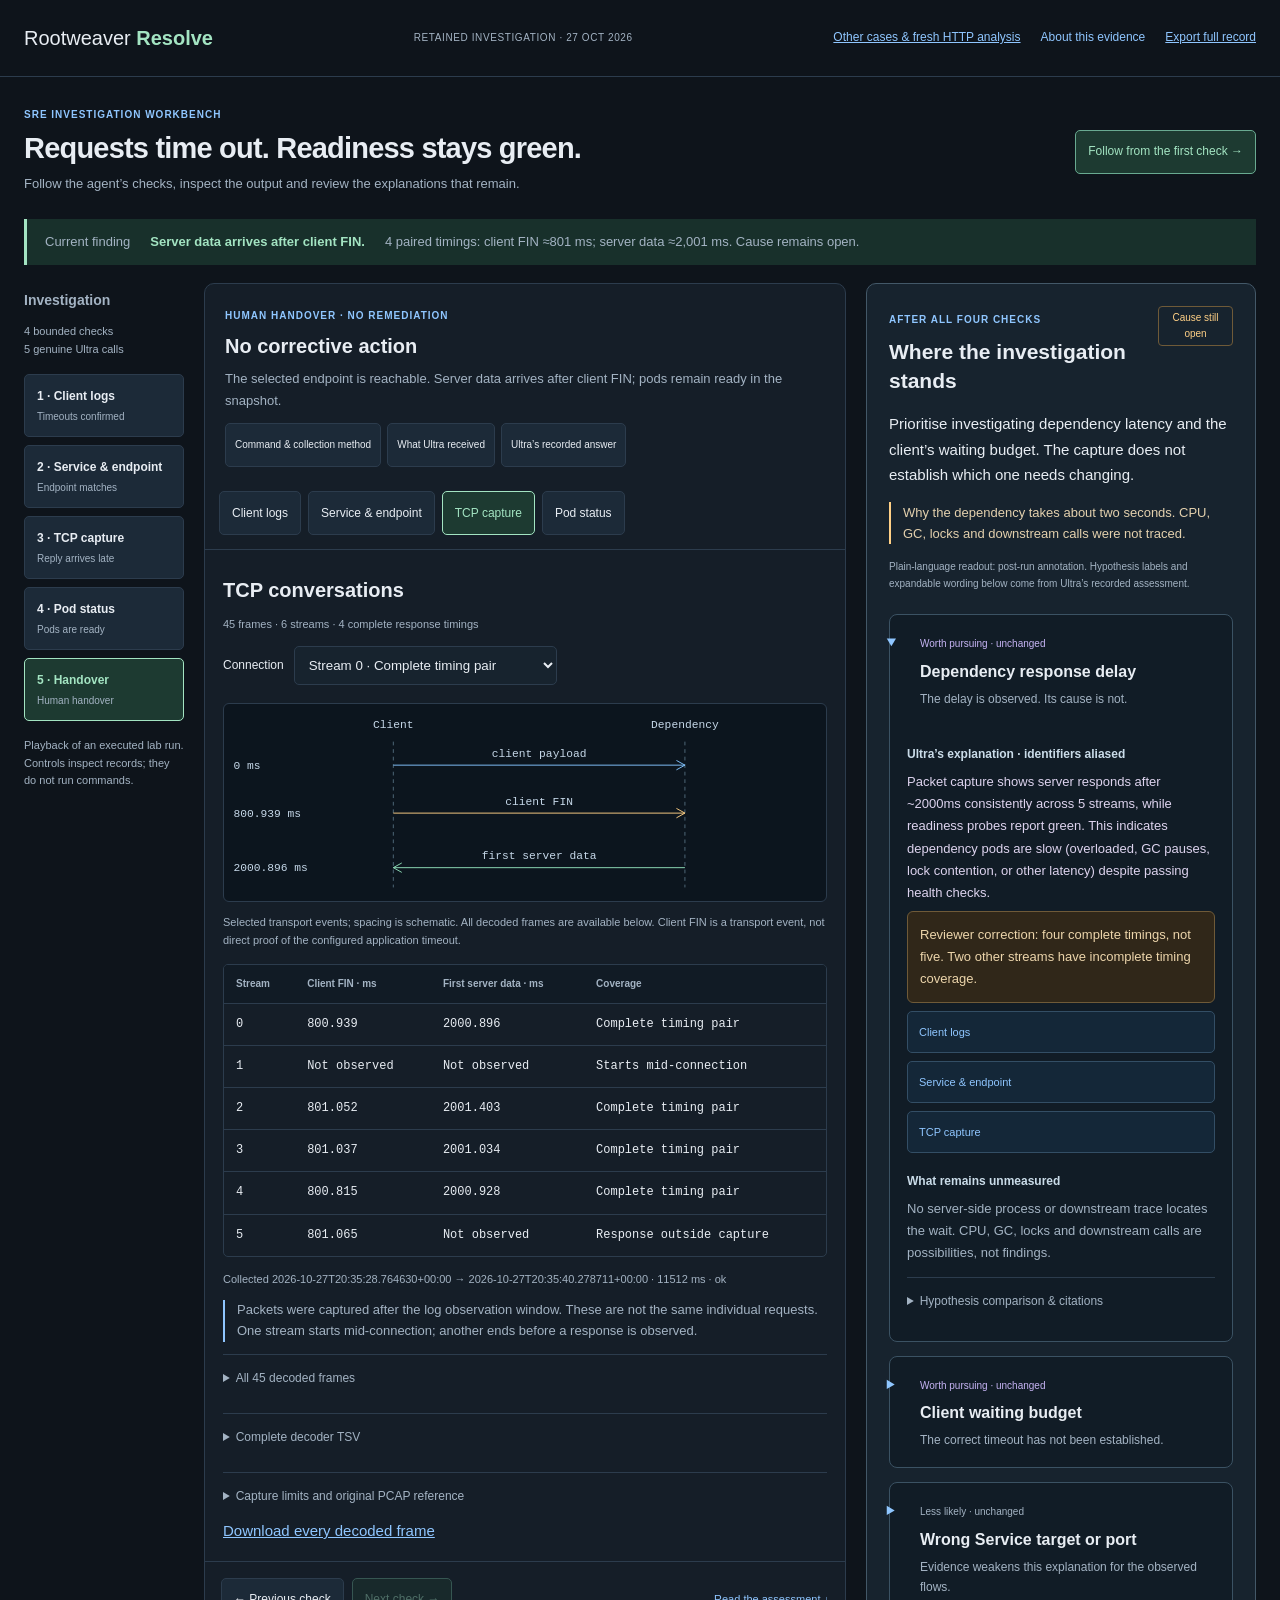
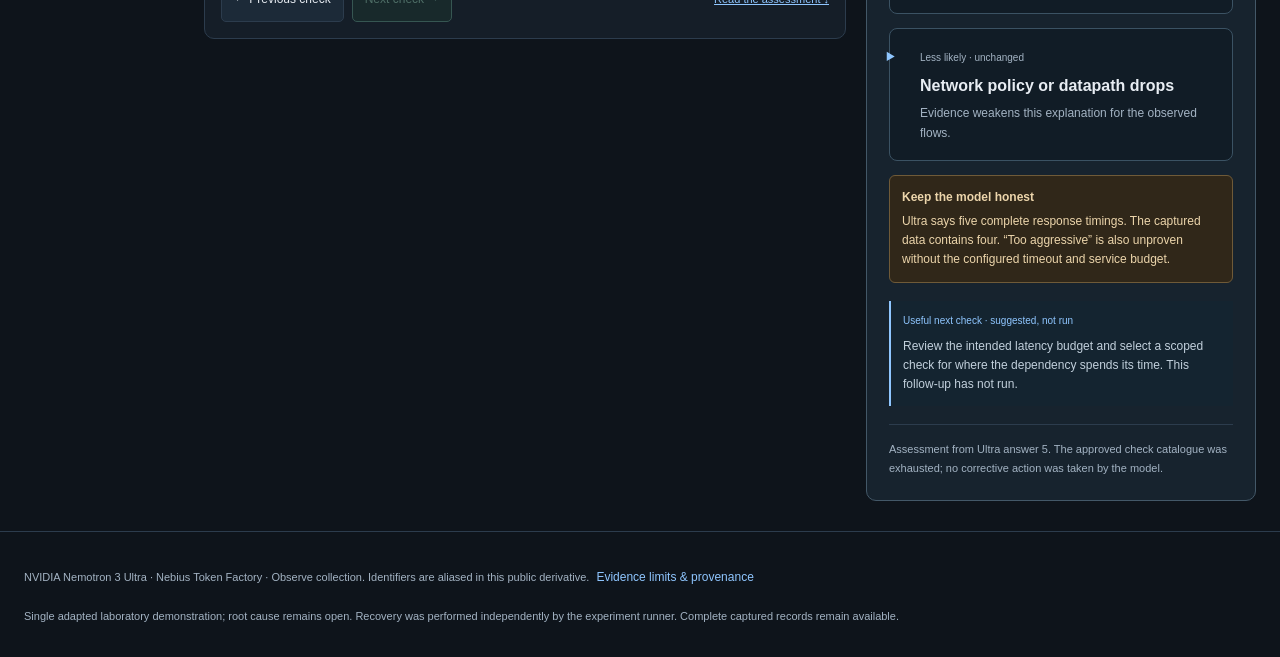
==== src/rootweaver_resolve/workspace/workbench.html @ 3020f9a6 "feat(resolve): VW-2321 package standalone app, CI and original research evidence provenance-harness:" ====
<!doctype html>
<html lang="en"><head><meta charset="utf-8"><meta name="viewport" content="width=device-width,initial-scale=1"><title>Rootweaver Resolve · Evidence workbench</title><link rel="icon" href="favicon.svg" type="image/svg+xml"><link rel="stylesheet" href="workbench.css"></head>
<body><a class="skip" href="#workspace">Skip to evidence</a>
<header><a class="brand" href="./">Rootweaver <b>Resolve</b></a><span class="run-badge">RETAINED INVESTIGATION · 27 OCT 2026</span><nav aria-label="Workspace"><a href="cases.html">Other cases &amp; fresh HTTP analysis</a><button id="about">About this evidence</button><a href="data/investigation/session.json" download="resolve-investigation.json">Export full record</a></nav></header>
<main><section class="case-heading"><div><span class="eyebrow">SRE INVESTIGATION WORKBENCH</span><h1>Requests time out. Readiness stays green.</h1><p>Follow the agent’s checks, inspect the output and review the explanations that remain.</p></div><button id="start" class="primary">Follow from the first check →</button></section>
<div class="finding"><span>Current finding</span><strong id="finding">Loading retained evidence…</strong><span id="finding-limit"></span></div>
<nav class="mobile-jumps" aria-label="Jump to investigation detail"><a href="#workspace">Inspect the evidence ↓</a><a href="#assessment-title">Read the assessment ↓</a></nav>
<p id="load-status" role="status">Loading the recorded investigation.</p>
<div id="app" class="workbench" hidden>
<aside class="steps"><h2>Investigation</h2><p class="scope">4 bounded checks<br>5 genuine Ultra calls</p><nav id="check-list" aria-label="Recorded investigation checks"></nav><p class="scope">Playback of an executed lab run. Controls inspect records; they do not run commands.</p></aside>
<section id="workspace" class="workspace" tabindex="-1" aria-label="Evidence workspace"><div class="check-heading"><span id="check-stage" class="eyebrow"></span><h2 id="check-title"></h2><p id="check-result"></p><div class="check-actions"><button id="method">Command &amp; collection method</button><button id="model-input">What Ultra received</button><button id="model-answer">Ultra’s recorded answer</button></div></div><div id="signal-tabs" class="signal-tabs" aria-label="Available evidence views"></div><p id="evidence-status" class="evidence-selection" role="status" hidden></p><div id="evidence" class="pane"></div><div class="step-actions"><button id="previous">← Previous check</button><button id="next" class="primary">Next check →</button><a href="#assessment-title">Read the assessment ↓</a></div></section>
<aside id="assessment" class="theories assessment-panel" aria-labelledby="assessment-title"></aside>
</div></main>
<footer>NVIDIA Nemotron 3 Ultra · Nebius Token Factory · Observe collection. Identifiers are aliased in this public derivative. <button id="limits">Evidence limits &amp; provenance</button><p>Single adapted laboratory demonstration; root cause remains open. Recovery was performed independently by the experiment runner. Complete captured records remain available.</p></footer>
<dialog id="drawer" aria-labelledby="drawer-title"><div class="drawer-heading"><h2 id="drawer-title"></h2><button id="close-drawer" aria-label="Close evidence details">Close ×</button></div><div id="drawer-body"></div></dialog>
<script type="module" src="workbench.mjs"></script></body></html>
---- src/rootweaver_resolve/workspace/workbench.css ----
:root{color-scheme:dark;--bg:#0e141b;--panel:#151e28;--border:#2c3c4d;--ink:#e8edf3;--muted:#a3b3c3;--blue:#8fc6ff;--green:#a3e4c2;--amber:#ffd086}*{box-sizing:border-box}body{margin:0;background:var(--bg);color:var(--ink);font:15px/1.6 -apple-system,BlinkMacSystemFont,'Segoe UI',sans-serif}header,main,footer,.option-nav{max-width:1600px;margin:auto}header{padding:24px 32px;display:flex;align-items:center;justify-content:space-between;gap:15px;border-bottom:1px solid var(--border)}a{color:var(--blue)}.brand{color:var(--ink);text-decoration:none;font-size:20px}.brand b{color:var(--green)}.prototype{font-size:10px;letter-spacing:.1em;color:var(--muted)}main{padding:0 32px}.option-nav{display:flex;gap:7px;flex-wrap:wrap;padding:16px 32px}.option-nav a{padding:9px 13px;border:1px solid var(--border);border-radius:6px;color:var(--muted);text-decoration:none;font-size:12px}.option-nav a[aria-current]{border-color:var(--green);background:#19342d;color:var(--green)}.intro{padding:24px 0 30px;max-width:980px}.eyebrow{font-size:10px;font-weight:650;letter-spacing:.1em;color:var(--blue)}h1{font-size:40px;line-height:1.2;letter-spacing:-.8px;margin:12px 0 16px;font-weight:620}h2{font-size:20px;line-height:1.4;margin:8px 0 12px}h3{font-size:14px;margin:8px 0}p{margin:8px 0;color:var(--muted)}.intro>p{max-width:80ch;font-size:16px}.intro .tradeoff{font-size:13px;border-left:2px solid var(--border);padding-left:14px;margin-top:16px}.options-grid{display:grid;grid-template-columns:repeat(3,minmax(0,1fr));gap:18px}.option-card{min-width:0;text-decoration:none;color:var(--ink);border:1px solid var(--border);border-radius:12px;padding:22px;background:var(--panel)}.option-card:hover{border-color:var(--blue)}.option-card.recommended{border-color:#75ac99;background:linear-gradient(120deg,#173028,#151e28)}.option-card h2{font-size:23px;margin-top:12px}.option-card small{color:var(--green);font-size:12px}.option-card p{font-size:14px;min-height:45px}.mini{height:170px;padding:16px;background:#0a1016;border:1px solid var(--border);border-radius:7px;font:11px/1.9 ui-monospace,Menlo,monospace;margin:22px 0;color:var(--muted)}.mini b,.mini i{display:block;font-style:normal;font-weight:400}.mini b{color:var(--green)}.mini hr{border:0;border-top:1px solid var(--border);margin:12px 0}.bench-mini{display:grid;grid-template-columns:1fr 2fr 1fr;gap:7px;padding:12px 8px;font-size:9px}.bench-mini>div{border-right:1px solid var(--border);padding-right:6px}.bench-mini>div:last-child{border:0}.research-note{padding:26px 0;margin-top:24px;border-top:1px solid var(--border)}.research-note>p{max-width:95ch}.sources{display:grid;grid-template-columns:repeat(2,minmax(0,1fr));gap:18px;padding:0;list-style:none}.sources li{border-left:2px solid var(--border);padding-left:14px}.sources p{font-size:13px;max-width:55ch}.sources a{font-size:14px}.finding{border-left:3px solid var(--green);background:#18302b;padding:13px 18px;display:flex;flex-wrap:wrap;gap:10px 20px;margin-bottom:22px;font-size:13px}.finding>span{color:var(--muted)}.finding>strong{color:var(--green)}.workbench{display:grid;grid-template-columns:150px minmax(0,1fr) 250px;gap:18px;align-items:start}.steps{padding:10px 4px;color:var(--muted);font-size:12px}.steps ol{padding-left:18px}.steps li{margin:18px 0}.workspace,.theories,.terminal,.notebook-cell{background:var(--panel);border:1px solid var(--border);border-radius:10px;min-width:0}.signal-tabs{display:flex;gap:7px;padding:14px;border-bottom:1px solid var(--border);flex-wrap:wrap}button{font:inherit;min-height:44px;color:var(--ink);background:#1c2a38;border:1px solid var(--border);border-radius:5px;padding:8px 12px;cursor:pointer;font-size:12px}button[aria-pressed=true]{background:#1d3a31;border-color:var(--green);color:var(--green)}.pane{padding:22px}.signal-head{display:flex;align-items:start;justify-content:space-between;gap:12px;margin-bottom:15px}.tag{font-size:10px;color:var(--green);border:1px solid #416351;border-radius:4px;padding:3px 7px;white-space:nowrap}.command{padding:12px 14px;background:#0a1119;border:1px solid var(--border);border-radius:5px;color:#b3d7ff;margin:12px 0;overflow-wrap:anywhere;font-size:12px}.command code{font:12px/1.6 ui-monospace,Menlo,monospace}.command>span{display:block;margin-top:8px;color:var(--muted);font-size:11px}.scope,.caption{font-size:11px;color:var(--muted);margin:12px 0;line-height:1.6}.table-scroll{width:100%;overflow:auto;border:1px solid var(--border);border-radius:5px;margin:14px 0}table{width:100%;border-collapse:collapse;font-size:12px;text-align:left;font-variant-numeric:tabular-nums}td,th{padding:11px 12px;border-bottom:1px solid var(--border);vertical-align:top}th{font-size:10px;color:var(--muted);font-weight:550;white-space:nowrap;background:#111b25}td{font-family:ui-monospace,Menlo,monospace;white-space:nowrap}tbody tr:last-child td{border-bottom:0}tbody tr:hover{background:#1a2a38}.amber{color:var(--amber)}details{border-top:1px solid var(--border);margin-top:12px;padding-top:2px;min-width:0}summary{cursor:pointer;font-size:12px;padding:12px 0;min-height:44px;color:var(--muted)}pre{white-space:pre;overflow:auto;max-height:500px;font:12px/1.8 ui-monospace,Menlo,monospace;border:1px solid var(--border);background:#0a1119;padding:16px;border-radius:5px;tab-size:2}.terminal-lines{color:#d9e5f2;font-size:13px;line-height:2;max-height:none}.evidence-links{display:flex;gap:12px;flex-wrap:wrap;font-size:11px;margin-top:18px}.evidence-links a{padding:8px 0;min-height:36px}.theories{padding:18px}.theories h2{font-size:17px}.theory{border-top:1px solid var(--border);padding:17px 0}.theory p,.next p{font-size:12px}.theory .tag{color:#c5b4f4;border-color:#625779}.theory.dim .tag{color:var(--muted);border-color:var(--border)}.next{margin-top:10px;border-left:2px solid var(--amber);padding-left:12px;font-size:12px}.next small{font-size:10px;color:var(--amber)}.transcript{max-width:1150px;margin:auto}.terminal,.notebook-cell{padding:25px;margin:0 0 22px}.interpretation{border-left:2px solid var(--blue);padding:8px 12px;margin-top:18px;font-size:13px;color:var(--muted)}.interpretation b{color:var(--blue);margin-right:12px}.notebook{max-width:1080px;margin:auto}.notebook-cell>h2{font-size:23px}.answer{font-size:14px}.ladder{border:1px solid var(--border);border-radius:6px;background:#0c151e;margin:18px 0 10px}.ladder svg{width:100%;display:block}.ladder text{fill:#c6d8e9;font:12px ui-monospace,Menlo,monospace}footer{padding:36px 32px;color:var(--muted);font-size:11px;border-top:1px solid var(--border);margin-top:30px}a:focus-visible,button:focus-visible,summary:focus-visible{outline:3px solid var(--amber);outline-offset:4px}[hidden]{display:none!important}.research-note td{white-space:normal;font-family:inherit}
@media(max-width:1150px){.workbench{grid-template-columns:minmax(0,1fr) 250px}.steps{display:none}.mini{font-size:10px}.bench-mini{font-size:8px}.option-card{padding:16px}.option-card h2{font-size:21px}}
@media(max-width:850px){header{padding:18px;align-items:start}.brand{font-size:18px}.prototype{max-width:140px;text-align:right;font-size:9px}.option-nav{padding:14px 18px;gap:5px}.option-nav a{font-size:11px;padding:8px 9px}main{padding:0 18px}h1{font-size:30px}.intro{padding:16px 0 22px}.intro>p{font-size:14px}.options-grid{grid-template-columns:1fr}.option-card h2{font-size:24px}.mini{font-size:12px}.bench-mini{font-size:10px}.option-card p{min-height:0}.workbench{grid-template-columns:1fr}.theories{order:2}.pane,.terminal,.notebook-cell{padding:16px}.signal-head{flex-direction:column;gap:4px}.signal-head h2{font-size:20px}.sources{grid-template-columns:1fr}.table-scroll td,.table-scroll th{padding:10px}.research-note{overflow:auto}.finding{display:grid;gap:5px}footer{padding:24px 18px}}
@media(prefers-reduced-motion:reduce){*{scroll-behavior:auto!important;animation:none!important}}

.workbench{grid-template-columns:118px minmax(0,1fr) minmax(345px,390px);gap:20px}.assessment-panel{padding:22px;background:#17232e;border-color:#435868}.assessment-heading{display:flex;gap:10px;align-items:start;justify-content:space-between}.assessment-heading h2{font-size:21px;line-height:1.35;margin:8px 0 16px}.assessment-heading .tag{white-space:normal;max-width:75px;flex-shrink:0;color:var(--amber);border-color:#6f5a38;text-align:center;font-size:10px}.assessment-lead{font-size:15px;line-height:1.7;color:var(--ink);margin:0 0 13px}.assessment-limit{font-size:13px;line-height:1.65;border-left:2px solid var(--amber);padding-left:12px;color:#e3d0ad;margin:14px 0}.attribution{font-size:10px;line-height:1.65;color:var(--muted);margin:15px 0 22px}.hypothesis-detail{border:1px solid #3b5263;background:#111c26;border-radius:8px;padding:0;margin:14px 0}.hypothesis-detail>summary{padding:16px;list-style-position:outside;margin-left:14px;color:var(--ink);font-size:14px}.hypothesis-detail>summary::marker{color:var(--blue)}.hypothesis-detail>summary strong{display:block;font-size:16px;line-height:1.4;margin:7px 0}.hypothesis-kicker{font-size:9px;letter-spacing:.08em;color:#c6b4f4}.summary-context{display:block;font-size:12px;line-height:1.65;font-weight:400;color:var(--muted)}.hypothesis-body{padding:0 17px 17px}.hypothesis-body h3{font-size:12px;color:#cadce9;margin:19px 0 6px}.hypothesis-body p{font-size:13px;line-height:1.7;margin:7px 0}.evidence-jump{display:block;text-align:left;color:var(--blue);background:#142738;border-color:#334e65;font-size:11px;padding:9px 11px;width:100%;min-height:42px;margin:8px 0;line-height:1.5}.evidence-jump span{float:right}.evidence-jump:hover{border-color:var(--blue);background:#1c3448}.proposed-check{padding:12px;border-left:2px solid var(--blue);background:#142430;margin:18px 0}.proposed-check>span{display:block;font-size:10px;color:var(--blue)}.proposed-check p{font-size:12px;color:#c2d0dc;margin-bottom:0}.verbatim{margin-top:15px}.verbatim summary{font-size:11px;color:var(--muted);line-height:1.6}.verbatim blockquote{margin:12px 0;padding-left:13px;border-left:2px solid #8571a8;font-size:12px;line-height:1.7;color:#d1c7e5}.verbatim .original-label{font-size:10px;color:#c6b4f4}.verbatim .review-correction{font-size:11px;padding:10px;border:1px solid #6f5a38;border-radius:5px;color:#ebd4ad}.review-correction strong{display:block;margin-bottom:4px}.less-likely{margin-top:22px}.less-likely>summary strong{display:block;font-size:13px;color:var(--ink)}.less-likely>summary span{display:block;font-size:11px;margin-top:5px}.assessment-footer{font-size:11px;line-height:1.7;margin:18px 0 0;padding-top:15px;border-top:1px solid var(--border)}.evidence-selection{padding:10px 16px;background:#19372d;color:var(--green);font-size:12px;border-bottom:1px solid #3d6855;margin:0}.evidence-focus{outline:3px solid var(--blue);outline-offset:4px}.intro{padding-bottom:22px}.intro>h1{max-width:29ch;font-size:34px}.steps{font-size:12px}.workspace .pane{padding:18px}
@media(max-width:1250px){.workbench{grid-template-columns:minmax(0,1fr) 350px;gap:16px}.steps{display:none}.assessment-panel{padding:18px}}
@media(max-width:1000px){.workbench{grid-template-columns:minmax(0,1fr)}.assessment-panel{width:100%;max-width:none}.assessment-heading .tag{max-width:none}.assessment-lead{max-width:75ch}.assessment-panel .hypothesis-detail,.assessment-panel .less-likely{max-width:none}.assessment-panel .hypothesis-body p{max-width:75ch}}
@media(max-width:600px){.intro>h1{font-size:28px}.assessment-panel{padding:17px}.assessment-heading h2{font-size:21px}.assessment-heading .tag{max-width:76px}.hypothesis-detail>summary{padding:15px 12px;margin-left:17px}.hypothesis-detail>summary strong{font-size:17px}.hypothesis-body{padding:0 15px 17px}.hypothesis-body p{font-size:14px}.summary-context{font-size:13px}.evidence-jump{min-height:44px;font-size:12px}.proposed-check p{font-size:13px}.verbatim blockquote{font-size:13px}}

/* Integrated workbench: retain Option B proportions with a compact incident header. */
header{padding:16px 24px;max-width:none}header nav{display:flex;gap:16px;align-items:center;font-size:12px}header nav button,footer button{background:none;border:0;color:var(--blue);padding:4px;font-size:12px}main{max-width:1800px;padding:0 24px}.run-badge{font-size:10px;color:var(--muted);letter-spacing:.06em}.case-heading{display:flex;justify-content:space-between;align-items:center;gap:24px;padding:24px 0 16px}.case-heading h1{font-size:29px;margin:6px 0 8px}.case-heading p{font-size:13px}.primary{border-color:#69aa91;background:#1d3a31;color:var(--green)}.finding{margin-bottom:18px}.workbench{grid-template-columns:160px minmax(0,1fr) minmax(345px,390px)}.steps{padding:0}.steps h2{font-size:14px}.steps nav{display:grid;gap:8px;margin:16px 0}.steps button{text-align:left;line-height:1.5;padding:12px;display:block;width:100%;font-size:12px}.steps button strong,.steps button small{display:block}.steps button small{font-size:10px;color:var(--muted);margin-top:4px}.steps button[aria-current=step]{border-color:var(--green);background:#1d3a31;color:var(--green)}.check-heading{padding:18px 20px 10px}.check-heading h2{font-size:20px;margin:6px 0}.check-heading p{font-size:13px;line-height:1.65}.check-actions{display:flex;gap:6px;flex-wrap:wrap;margin-top:12px}.check-actions button{font-size:10px;padding:7px 9px}.signal-tabs button{font-size:12px}.step-actions{padding:16px;border-top:1px solid var(--border);display:flex;align-items:center;gap:8px;flex-wrap:wrap}.step-actions a{margin-left:auto;font-size:11px}.step-actions button:disabled{opacity:.4;cursor:default}.log-controls{display:flex;gap:12px;align-items:center;flex-wrap:wrap;font-size:12px}.log-controls input[type=search]{width:min(100%,220px);background:#0a1119;border:1px solid var(--border);color:var(--ink);padding:12px;border-radius:5px}.log-controls input[type=checkbox]{accent-color:var(--green)}.pane h3{font-size:15px}.pane .summary-note{font-size:13px;border-left:2px solid var(--blue);padding-left:12px}.table-scroll:focus{outline:3px solid var(--blue);outline-offset:3px}.stream-choice{display:flex;align-items:center;gap:10px;font-size:12px}.stream-choice select{background:#17232e;color:var(--ink);padding:10px;border:1px solid var(--border);border-radius:5px}.model-caveat{border:1px solid #6f5a38;background:#302719;padding:12px;font-size:12px;color:#ecd5ab;border-radius:6px;margin:14px 0}.model-caveat strong{display:block;margin-bottom:5px}.model-stage{font-size:11px;color:var(--muted)}.hypothesis-body .model-explanation{font-size:13px;color:#ddd3ee}.hypothesis-status{font-size:10px;color:#c6b4f4}.hypothesis-status.weakened{color:var(--muted)}.scope time{white-space:nowrap}dialog{background:var(--panel);color:var(--ink);border:1px solid #587086;border-radius:10px;width:min(850px,calc(100vw - 30px));max-height:90vh;padding:0}dialog::backdrop{background:#030910cc}.drawer-heading{display:flex;position:sticky;top:0;z-index:1;justify-content:space-between;align-items:start;gap:12px;background:#182631;padding:20px;border-bottom:1px solid var(--border)}#drawer-body{padding:20px}#drawer-body p,#drawer-body li{font-size:13px;line-height:1.7}#drawer-body pre{max-height:55vh}#drawer-body dl{font-size:12px;display:grid;grid-template-columns:120px minmax(0,1fr);gap:9px}#drawer-body dd{margin:0;overflow-wrap:anywhere}.skip{position:absolute;left:16px;top:-100px;background:#fff;color:#000;padding:12px;z-index:100}.skip:focus{top:10px}button:focus-visible,a:focus-visible,summary:focus-visible,input:focus-visible,select:focus-visible{outline:3px solid var(--amber);outline-offset:3px}.assessment-panel h2{scroll-margin-top:20px}.assessment-panel{min-width:0}footer{max-width:1800px;padding:24px;font-size:11px}.scope strong{color:var(--ink)}
@media(max-width:1250px){.workbench{grid-template-columns:140px minmax(0,1fr) 340px;gap:14px}.steps{display:block}header nav{gap:10px}.run-badge{display:none}.assessment-panel{padding:16px}}
@media(max-width:1050px){.workbench{grid-template-columns:minmax(0,1fr) 340px}.steps{grid-column:1/-1}.steps nav{display:flex;margin:8px 0;gap:6px}.steps button{flex:1;width:auto;padding:9px}.steps>h2,.steps>p{display:none}.case-heading h1{font-size:26px}.case-heading{gap:12px}.case-heading>button{max-width:140px}}
@media(max-width:800px){header{padding:12px 16px;flex-wrap:wrap;gap:8px}header nav{width:100%;justify-content:space-between;font-size:10px;gap:8px}header nav button{font-size:10px}main{padding:0 14px}.case-heading{padding:18px 0 12px;display:block}.case-heading h1{font-size:25px}.case-heading>button{max-width:none;margin-top:8px}.workbench{grid-template-columns:minmax(0,1fr);gap:14px}.steps nav{display:grid;grid-template-columns:repeat(3,minmax(0,1fr))}.steps button{font-size:10px}.steps button small{font-size:9px}.check-heading{padding:16px 14px 8px}.check-heading h2{font-size:20px}.signal-tabs{padding:12px;gap:6px}.signal-tabs button{padding:8px;font-size:11px}.assessment-panel{order:initial;padding:17px}.finding{font-size:12px;padding:12px}.pane{padding:14px!important}dialog{width:100%;max-height:92dvh;margin:auto 0 0;border-radius:14px 14px 0 0}.drawer-heading,#drawer-body{padding:16px}.drawer-heading h2{font-size:18px}footer{padding:20px 14px}.log-controls input[type=search]{width:100%}}

.mobile-jumps{display:none}@media(max-width:800px){.mobile-jumps{display:flex;gap:12px;margin:0 0 14px;font-size:12px}.mobile-jumps a{display:inline-flex;align-items:center;min-height:44px;padding:7px 10px;border:1px solid var(--border);border-radius:5px}}
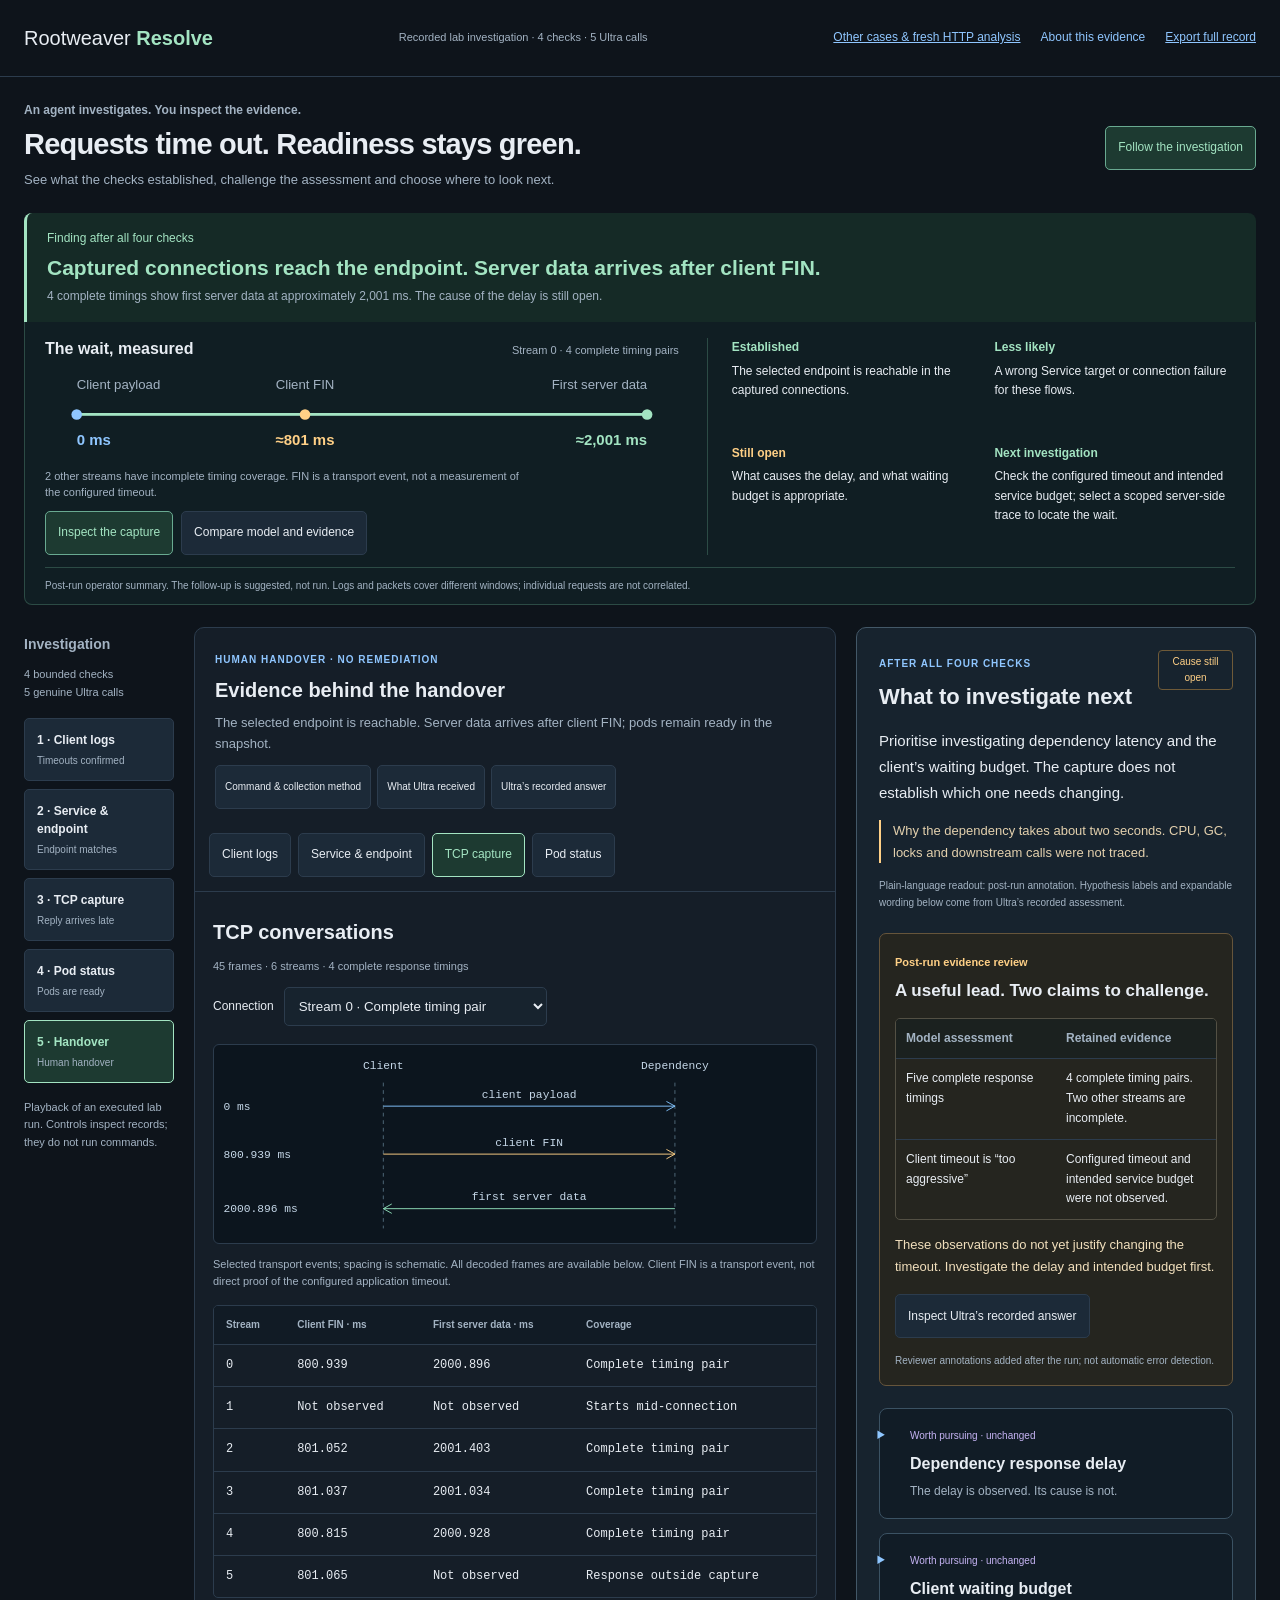
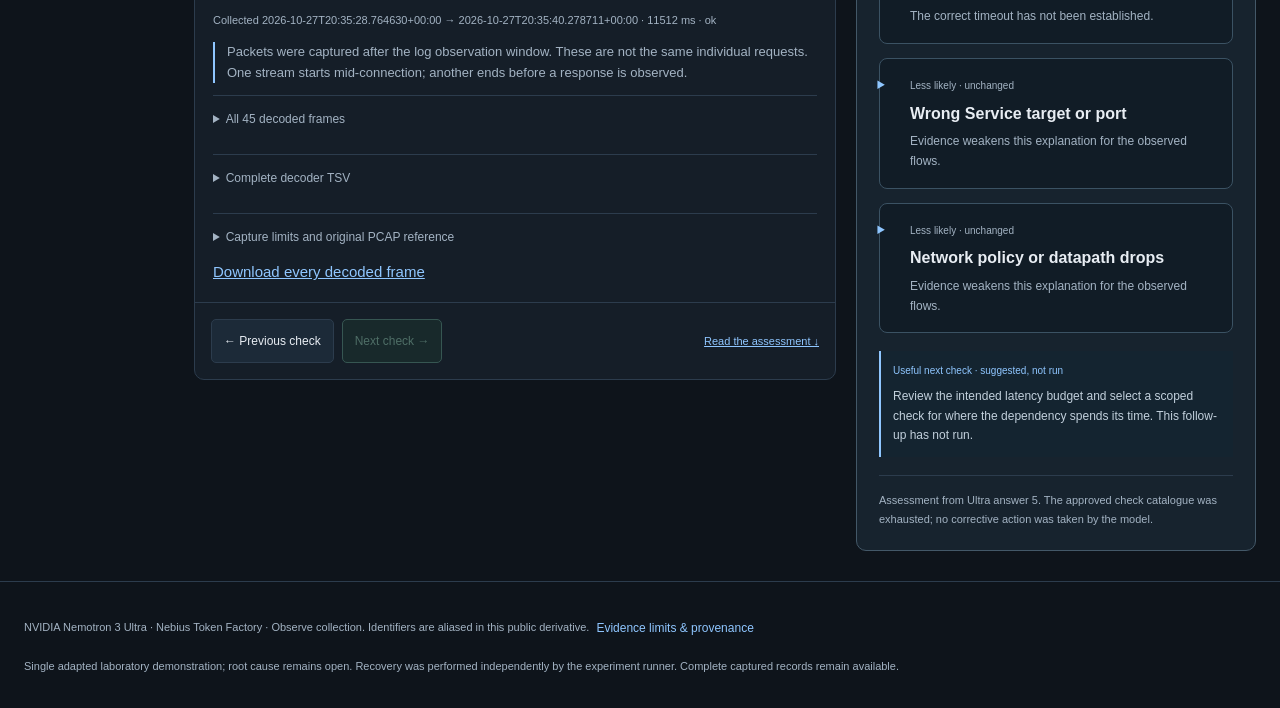
==== commit 7072d662: "feat(resolve): VW-2321 lead with measured findings and refresh narrated review provenance-harness: c" ====
--- a/src/rootweaver_resolve/workspace/workbench.html
+++ b/src/rootweaver_resolve/workspace/workbench.html
@@ -1,14 +1,15 @@
 <!doctype html>
 <html lang="en"><head><meta charset="utf-8"><meta name="viewport" content="width=device-width,initial-scale=1"><title>Rootweaver Resolve · Evidence workbench</title><link rel="icon" href="favicon.svg" type="image/svg+xml"><link rel="stylesheet" href="workbench.css"></head>
 <body><a class="skip" href="#workspace">Skip to evidence</a>
-<header><a class="brand" href="./">Rootweaver <b>Resolve</b></a><span class="run-badge">RETAINED INVESTIGATION · 27 OCT 2026</span><nav aria-label="Workspace"><a href="cases.html">Other cases &amp; fresh HTTP analysis</a><button id="about">About this evidence</button><a href="data/investigation/session.json" download="resolve-investigation.json">Export full record</a></nav></header>
-<main><section class="case-heading"><div><span class="eyebrow">SRE INVESTIGATION WORKBENCH</span><h1>Requests time out. Readiness stays green.</h1><p>Follow the agent’s checks, inspect the output and review the explanations that remain.</p></div><button id="start" class="primary">Follow from the first check →</button></section>
-<div class="finding"><span>Current finding</span><strong id="finding">Loading retained evidence…</strong><span id="finding-limit"></span></div>
+<header><a class="brand" href="./">Rootweaver <b>Resolve</b></a><span class="run-badge">Recorded lab investigation · 4 checks · 5 Ultra calls</span><nav aria-label="Workspace"><a href="cases.html">Other cases &amp; fresh HTTP analysis</a><button id="about">About this evidence</button><a href="data/investigation/session.json" download="resolve-investigation.json">Export full record</a></nav></header>
+<main><section class="case-heading"><div><span class="eyebrow">An agent investigates. You inspect the evidence.</span><h1>Requests time out. Readiness stays green.</h1><p>See what the checks established, challenge the assessment and choose where to look next.</p></div><button id="start" class="primary">Follow the investigation</button></section>
+<div class="finding" role="region" aria-label="Current finding"><span id="finding-stage">Finding after all four checks</span><strong id="finding">Loading retained evidence…</strong><span id="finding-limit"></span></div>
+<section id="overview" class="finding-overview" aria-label="Measured packet finding and handover" hidden></section>
 <nav class="mobile-jumps" aria-label="Jump to investigation detail"><a href="#workspace">Inspect the evidence ↓</a><a href="#assessment-title">Read the assessment ↓</a></nav>
 <p id="load-status" role="status">Loading the recorded investigation.</p>
 <div id="app" class="workbench" hidden>
 <aside class="steps"><h2>Investigation</h2><p class="scope">4 bounded checks<br>5 genuine Ultra calls</p><nav id="check-list" aria-label="Recorded investigation checks"></nav><p class="scope">Playback of an executed lab run. Controls inspect records; they do not run commands.</p></aside>
-<section id="workspace" class="workspace" tabindex="-1" aria-label="Evidence workspace"><div class="check-heading"><span id="check-stage" class="eyebrow"></span><h2 id="check-title"></h2><p id="check-result"></p><div class="check-actions"><button id="method">Command &amp; collection method</button><button id="model-input">What Ultra received</button><button id="model-answer">Ultra’s recorded answer</button></div></div><div id="signal-tabs" class="signal-tabs" aria-label="Available evidence views"></div><p id="evidence-status" class="evidence-selection" role="status" hidden></p><div id="evidence" class="pane"></div><div class="step-actions"><button id="previous">← Previous check</button><button id="next" class="primary">Next check →</button><a href="#assessment-title">Read the assessment ↓</a></div></section>
+<section id="workspace" class="workspace" tabindex="-1" aria-label="Evidence workspace"><div class="check-heading"><span id="check-stage" class="eyebrow"></span><h2 id="check-title"></h2><p id="check-result"></p><div class="check-actions"><button id="method">Command &amp; collection method</button><button id="model-input">What Ultra received</button><button id="model-answer">Ultra’s recorded answer</button></div></div><div id="signal-tabs" class="signal-tabs" aria-label="Available evidence views"></div><p id="evidence-status" class="evidence-selection" role="status" hidden></p><div id="mobile-assessment" class="mobile-assessment" hidden></div><div id="evidence" class="pane"></div><div class="step-actions"><button id="previous">← Previous check</button><button id="next" class="primary">Next check →</button><a href="#assessment-title">Read the assessment ↓</a></div></section>
 <aside id="assessment" class="theories assessment-panel" aria-labelledby="assessment-title"></aside>
 </div></main>
 <footer>NVIDIA Nemotron 3 Ultra · Nebius Token Factory · Observe collection. Identifiers are aliased in this public derivative. <button id="limits">Evidence limits &amp; provenance</button><p>Single adapted laboratory demonstration; root cause remains open. Recovery was performed independently by the experiment runner. Complete captured records remain available.</p></footer>
--- a/src/rootweaver_resolve/workspace/workbench.css
+++ b/src/rootweaver_resolve/workspace/workbench.css
@@ -15,3 +15,25 @@
 @media(max-width:800px){header{padding:12px 16px;flex-wrap:wrap;gap:8px}header nav{width:100%;justify-content:space-between;font-size:10px;gap:8px}header nav button{font-size:10px}main{padding:0 14px}.case-heading{padding:18px 0 12px;display:block}.case-heading h1{font-size:25px}.case-heading>button{max-width:none;margin-top:8px}.workbench{grid-template-columns:minmax(0,1fr);gap:14px}.steps nav{display:grid;grid-template-columns:repeat(3,minmax(0,1fr))}.steps button{font-size:10px}.steps button small{font-size:9px}.check-heading{padding:16px 14px 8px}.check-heading h2{font-size:20px}.signal-tabs{padding:12px;gap:6px}.signal-tabs button{padding:8px;font-size:11px}.assessment-panel{order:initial;padding:17px}.finding{font-size:12px;padding:12px}.pane{padding:14px!important}dialog{width:100%;max-height:92dvh;margin:auto 0 0;border-radius:14px 14px 0 0}.drawer-heading,#drawer-body{padding:16px}.drawer-heading h2{font-size:18px}footer{padding:20px 14px}.log-controls input[type=search]{width:100%}}
 
 .mobile-jumps{display:none}@media(max-width:800px){.mobile-jumps{display:flex;gap:12px;margin:0 0 14px;font-size:12px}.mobile-jumps a{display:inline-flex;align-items:center;min-height:44px;padding:7px 10px;border:1px solid var(--border);border-radius:5px}}
+
+/* Finding-first review: one measured visual, then the original Option B trail. */
+.case-heading{padding-top:20px;padding-bottom:14px}.case-heading .eyebrow{font-size:12px;letter-spacing:0;text-transform:none;color:var(--muted)}
+.finding{display:grid;grid-template-columns:1fr;gap:5px;padding:16px 20px;margin-bottom:0;border-radius:8px 8px 0 0;background:#152a26}
+.finding>strong{font-size:21px;line-height:1.4;font-weight:600;max-width:85ch}.finding>span{font-size:12px}.finding>span:first-child{color:var(--green)}
+.finding-overview{display:grid;grid-template-columns:minmax(0,1.2fr) minmax(320px,1fr);gap:0 28px;background:#101e23;border:1px solid #2c4b45;border-top:0;border-radius:0 0 8px 8px;padding:16px 20px 10px;margin-bottom:22px}
+.timing-heading{display:flex;align-items:baseline;justify-content:space-between;gap:10px}.timing-heading h2{font-size:16px;margin:0}.timing-coverage{font-size:11px;color:var(--muted)}
+.timing-overview svg{display:block;width:100%;max-height:150px;margin-top:5px;overflow:visible}.timing-overview svg text{fill:var(--ink);font:600 17px -apple-system,BlinkMacSystemFont,'Segoe UI',sans-serif}.timing-overview svg .event-label{font-size:15px;font-weight:450;fill:var(--muted)}
+.time-baseline{stroke:#3c555d;stroke-width:3}.time-reveal{stroke:var(--green);stroke-width:3;stroke-dasharray:1;stroke-dashoffset:0;animation:trace-time 1.8s ease-out 1}.timing-overview svg .payload{fill:var(--blue)}.timing-overview svg .fin{fill:var(--amber)}.timing-overview svg .response{fill:var(--green)}
+@keyframes trace-time{from{stroke-dashoffset:1}to{stroke-dashoffset:0}}
+.timing-limit{font-size:11px;line-height:1.5;max-width:78ch;margin:0 0 10px}.overview-actions{display:flex;flex-wrap:wrap;gap:8px}.overview-actions button{font-size:12px}
+.outcome-readout{margin:0;display:grid;grid-template-columns:1fr 1fr;gap:14px 22px;padding:0 0 0 24px;border-left:1px solid #2c4b45}.outcome-readout div{min-width:0}.outcome-readout dt{font-size:12px;font-weight:650;color:var(--green);margin-bottom:4px}.outcome-readout div:nth-child(3) dt{color:var(--amber)}.outcome-readout dd{margin:0;font-size:12px;line-height:1.65;color:var(--ink)}
+.overview-attribution{grid-column:1/-1;font-size:10px;color:var(--muted);margin:12px 0 0;padding-top:10px;border-top:1px solid #2c4b45}
+.workbench{grid-template-columns:150px minmax(0,1fr) minmax(350px,400px)}.assessment-panel{background:#17232e}.assessment-heading h2{font-size:22px}.assessment-lead{font-size:15px;line-height:1.75}.hypothesis-detail>summary{font-size:13px}.hypothesis-detail>summary strong{font-size:16px}.hypothesis-status{text-transform:none;letter-spacing:0}
+.model-comparison{margin:18px 0 22px;padding:15px;border:1px solid #66553b;border-radius:7px;background:#25251f;scroll-margin-top:20px}.model-comparison h3{font-size:17px;line-height:1.5;margin:5px 0 12px}.model-comparison .eyebrow{letter-spacing:0;font-size:11px;color:var(--amber)}.model-comparison table{table-layout:fixed}.model-comparison td,.model-comparison th{white-space:normal;font-family:inherit;overflow-wrap:anywhere;padding:10px;font-size:12px;line-height:1.65}.model-comparison th{background:#1b211f;color:var(--muted)}.model-comparison .table-scroll{border-color:#535044}.comparison-consequence{color:#f1dfbc;font-size:13px;line-height:1.7}.model-comparison .attribution{margin-bottom:0}.model-comparison button{margin-top:8px}
+.mobile-assessment{display:none}.check-actions{margin-top:10px}.run-badge{letter-spacing:0;text-transform:none;font-size:11px}
+@media(min-width:801px) and (max-width:1200px){.workbench{grid-template-columns:130px minmax(0,1fr) 340px;gap:14px}.finding-overview{grid-template-columns:1.15fr 1fr;gap:0 18px}.outcome-readout{padding-left:16px;gap:12px}.finding>strong{font-size:19px}}
+@media(max-width:1050px){.workbench{grid-template-columns:minmax(0,1fr) 340px}.steps{grid-column:1/-1}.finding-overview{grid-template-columns:1fr}.outcome-readout{border-left:0;border-top:1px solid #2c4b45;padding:15px 0 0;margin-top:16px;grid-template-columns:repeat(4,1fr)}}
+@media(max-width:800px){.case-heading{padding-top:14px}.case-heading h1{font-size:25px;line-height:1.25}.case-heading p{font-size:13px}.case-heading>button{margin-top:4px}.case-heading .eyebrow{font-size:11px}.finding{padding:13px 14px}.finding>strong{font-size:19px;line-height:1.45}.finding>span{font-size:11px}.finding-overview{padding:13px 14px 10px;margin-bottom:14px}.timing-heading{display:block}.timing-heading h2{font-size:15px}.timing-coverage{font-size:10px}.timing-overview svg{margin:10px -5px;width:calc(100% + 10px)}.timing-overview svg text{font-size:31px}.timing-overview svg .event-label{font-size:28px}.timing-limit{font-size:11px}.outcome-readout{grid-template-columns:1fr 1fr;gap:16px}.outcome-readout dd{font-size:12px}.overview-actions button{flex:1;padding:8px;font-size:11px}.overview-attribution{font-size:10px}.workbench{grid-template-columns:minmax(0,1fr)}.mobile-assessment{display:block;margin:12px 14px 0;padding:12px;border-left:2px solid var(--blue);background:#172831;font-size:13px}.mobile-assessment p{font-size:13px;line-height:1.7}.mobile-assessment .attribution{font-size:11px}.mobile-jumps{display:none}.model-comparison td,.model-comparison th{font-size:12px}}
+@media(prefers-reduced-motion:reduce){.time-reveal{animation:none}}
+
+@media(max-width:800px){header .run-badge{display:block;width:100%;order:1;font-size:11px}header nav{order:2}}
